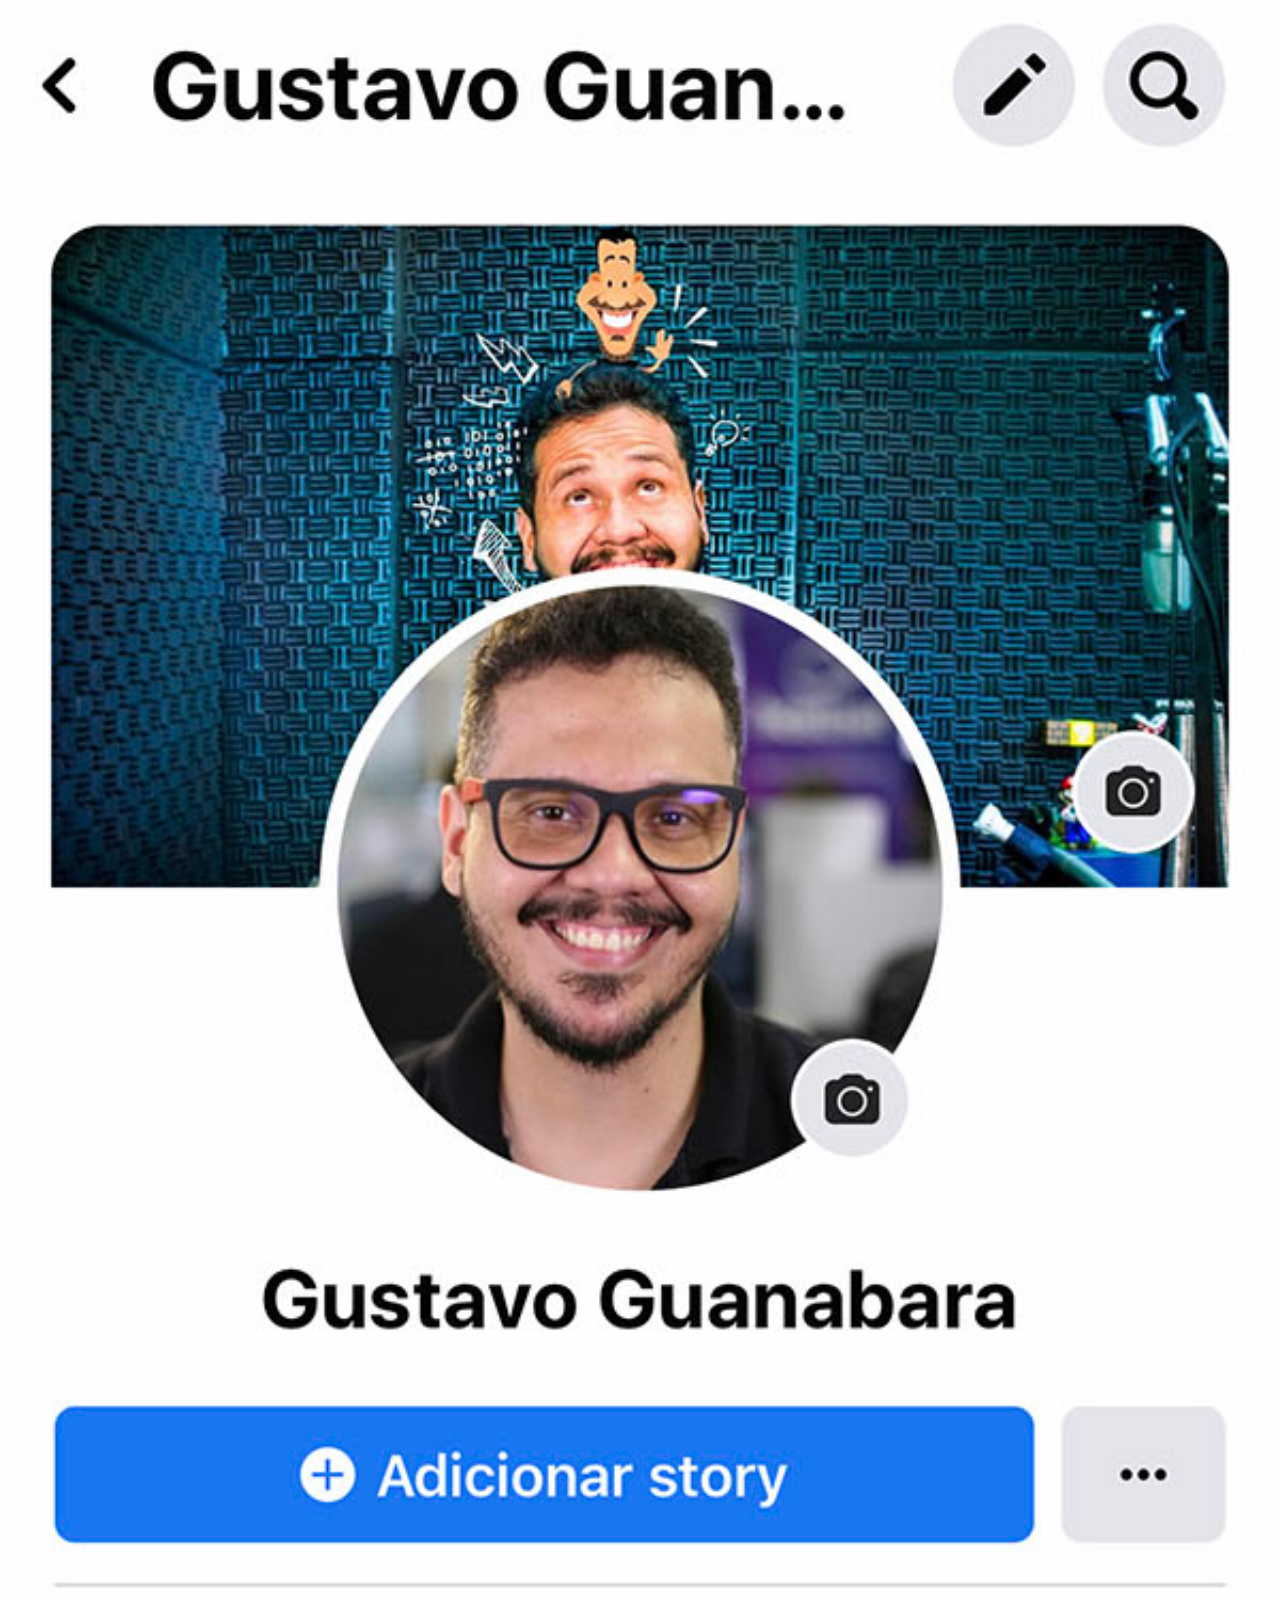
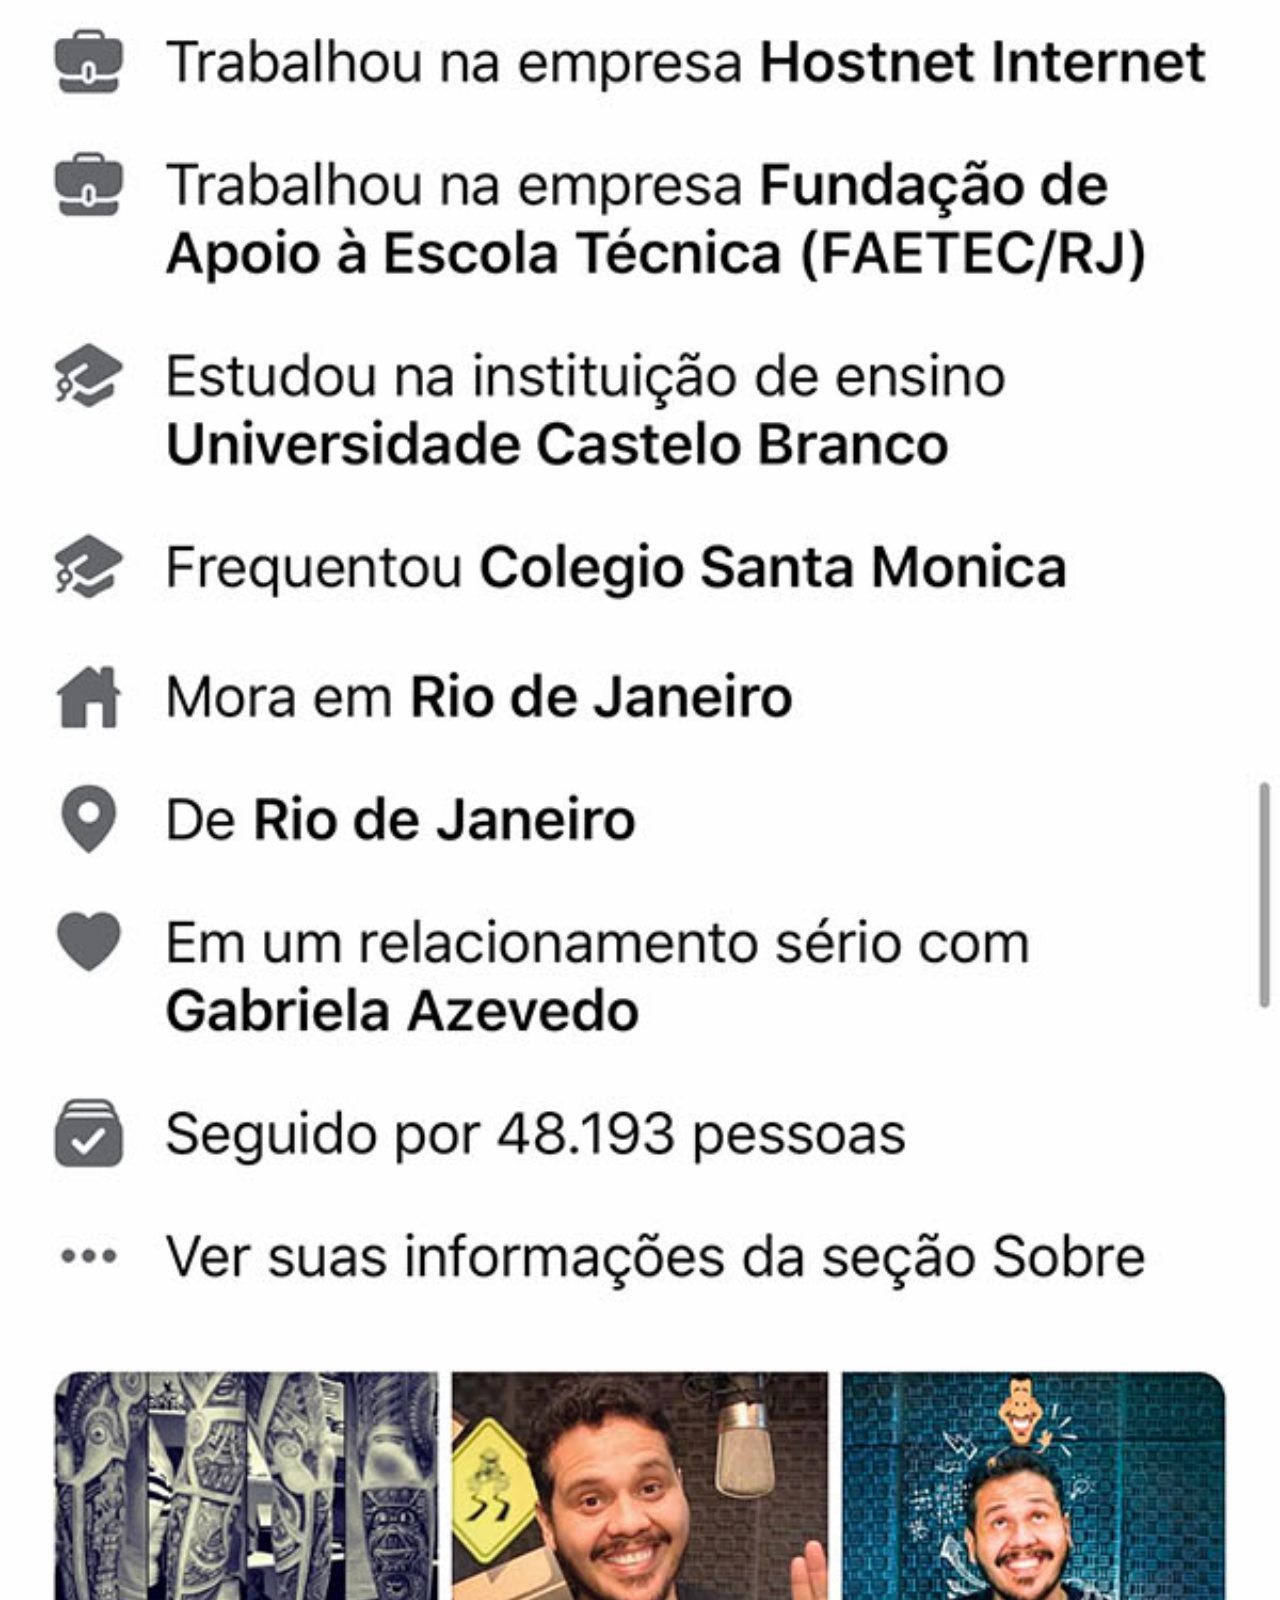
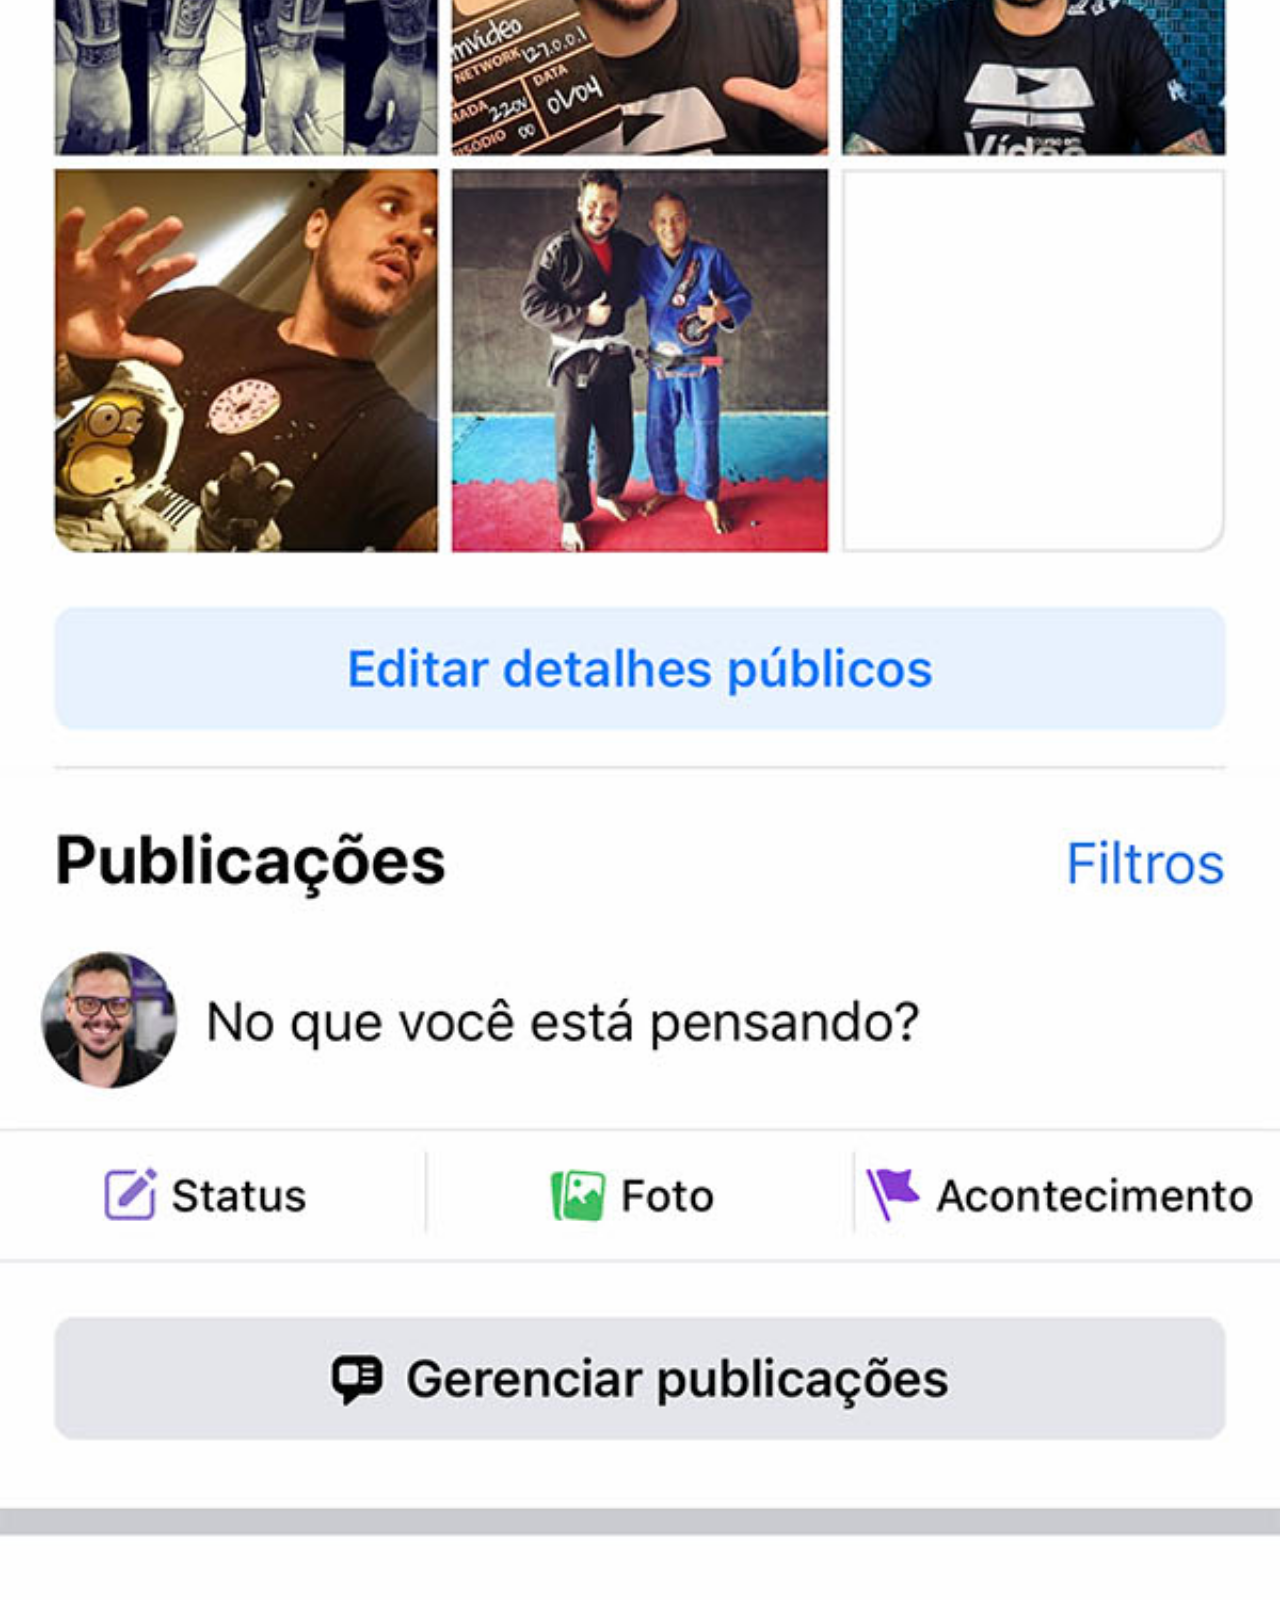
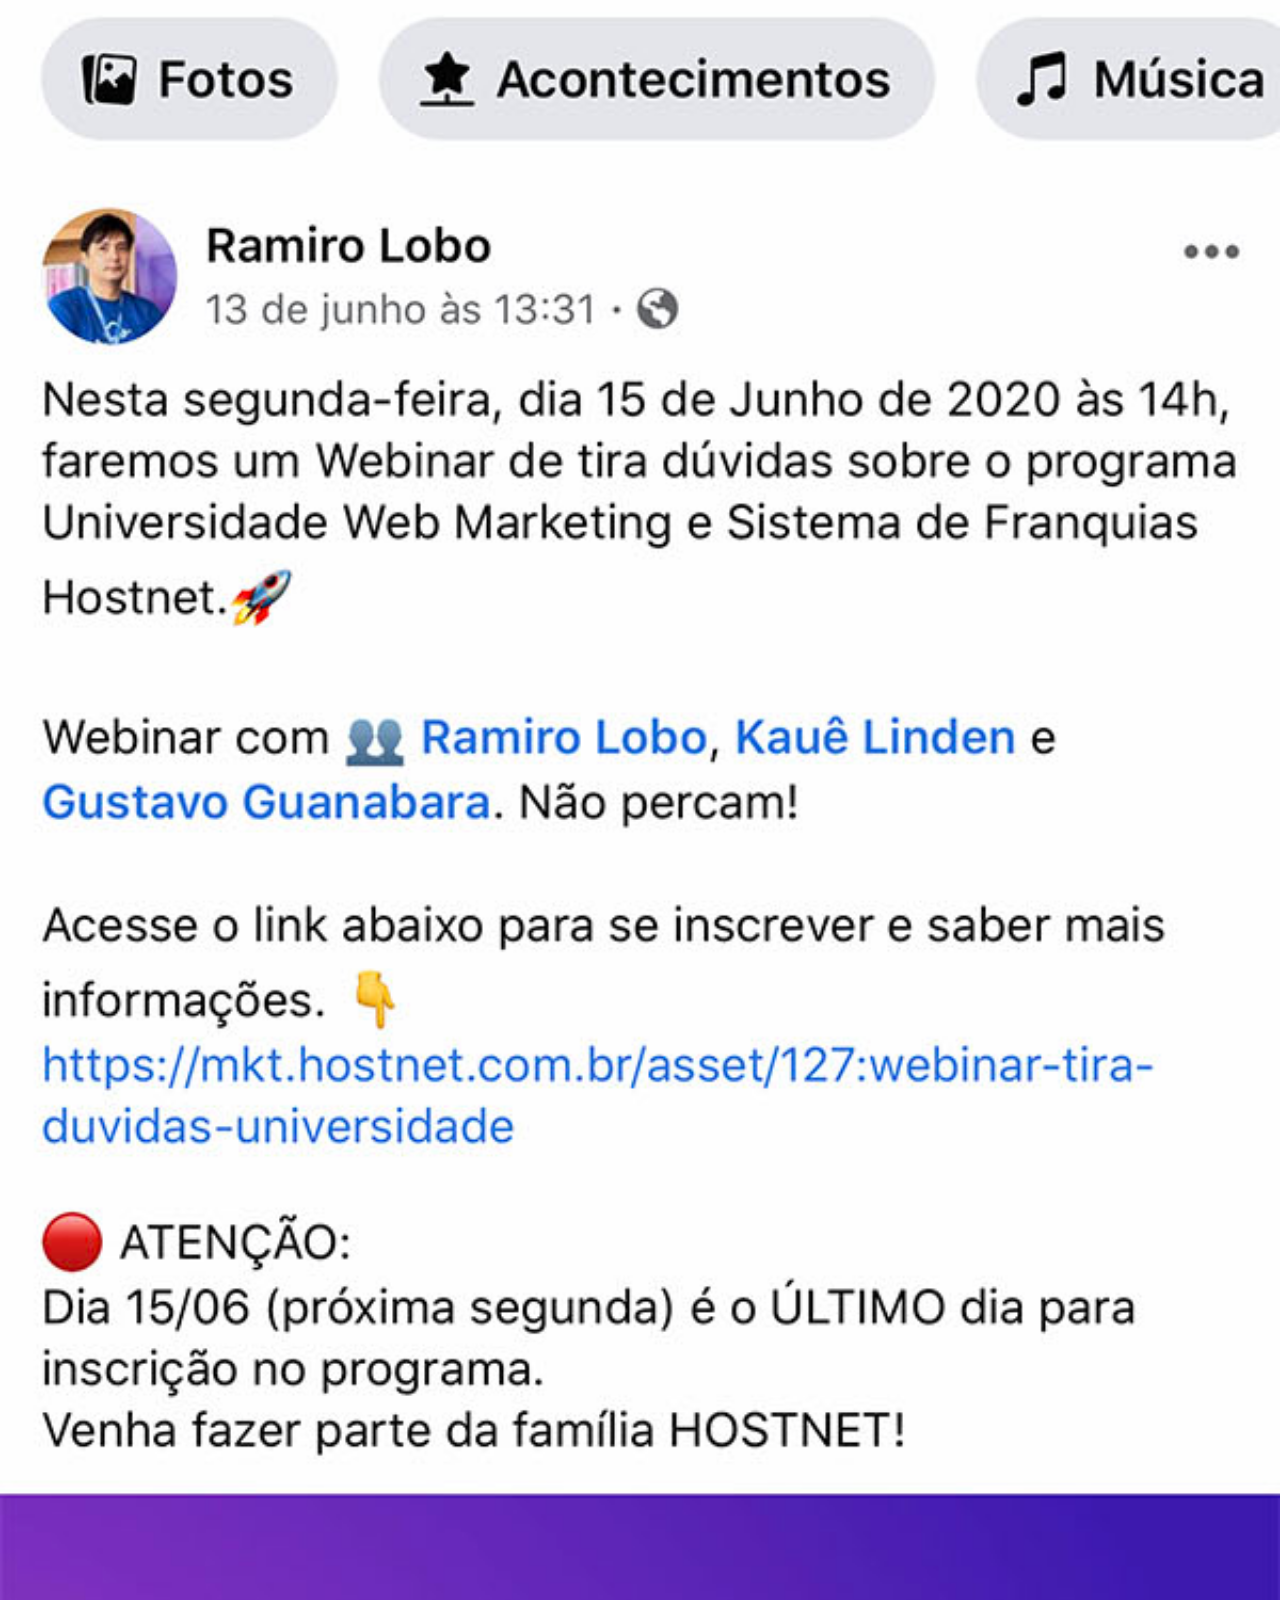
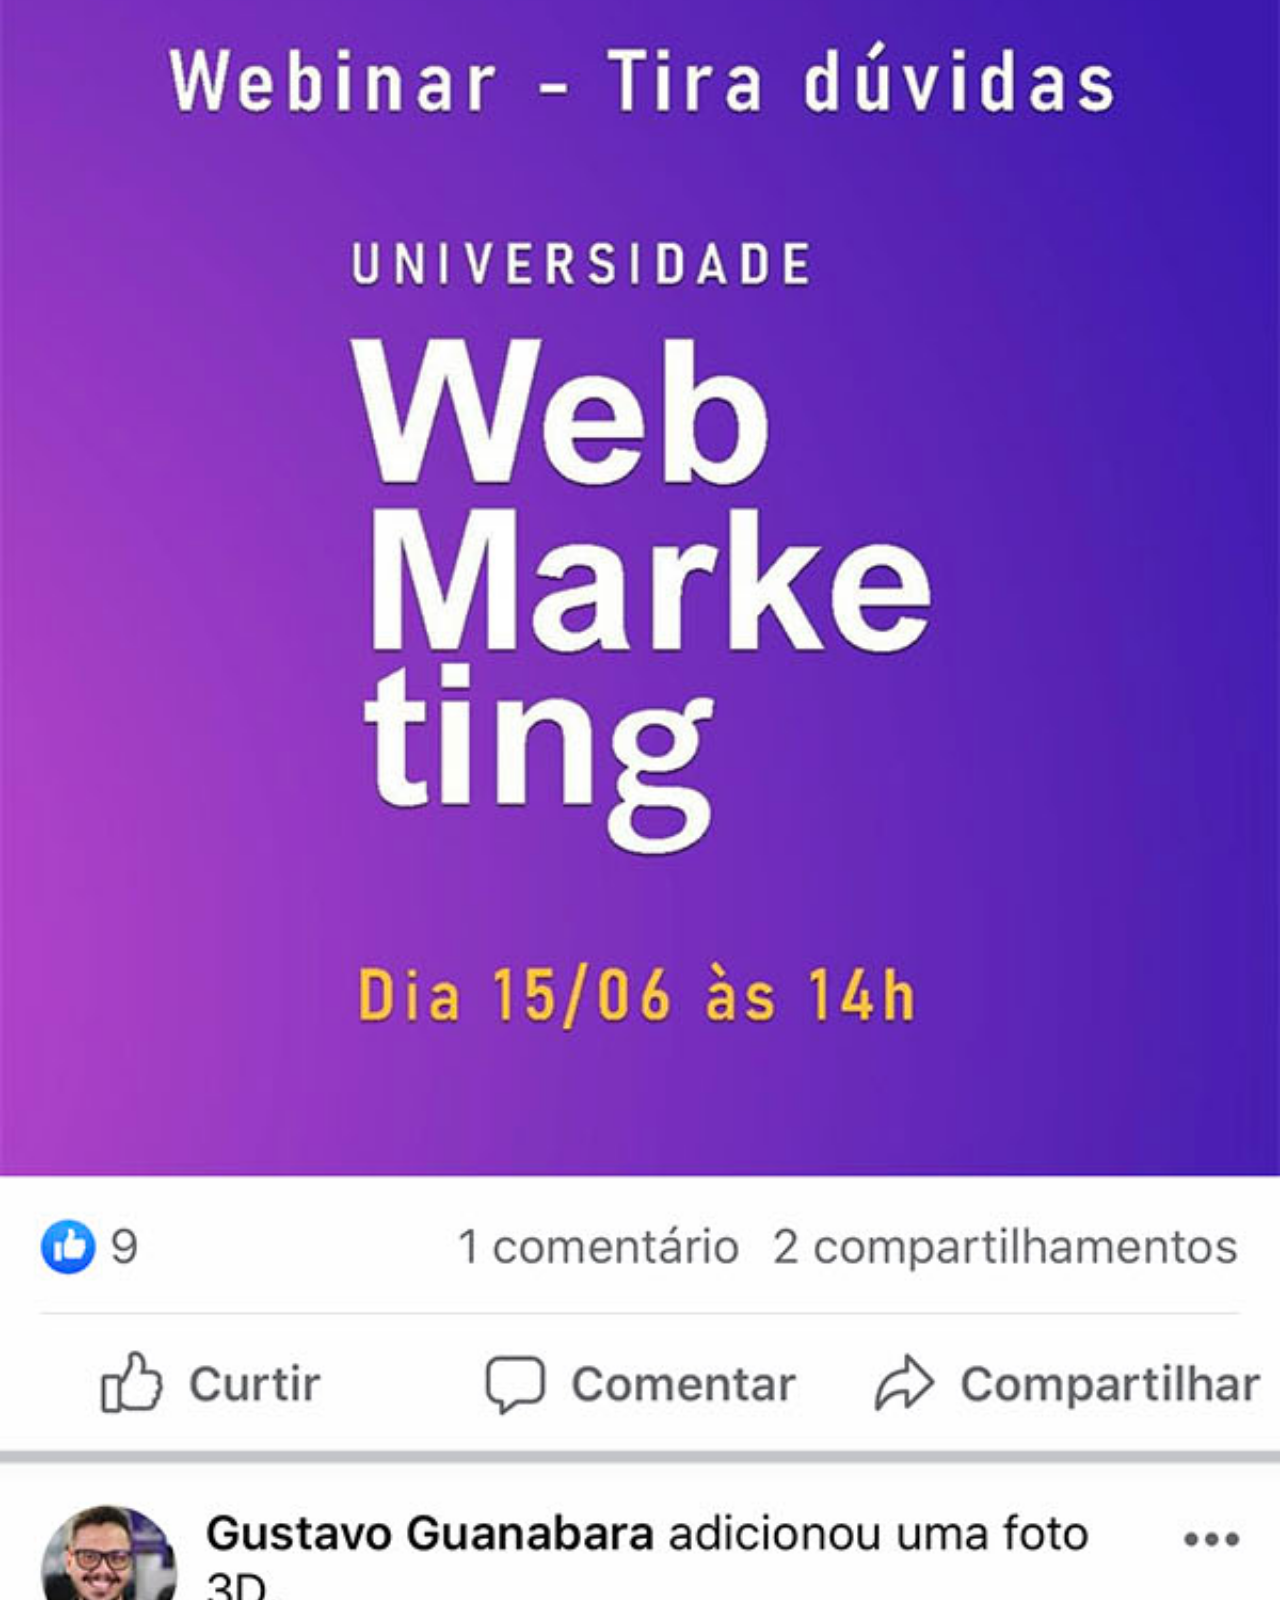
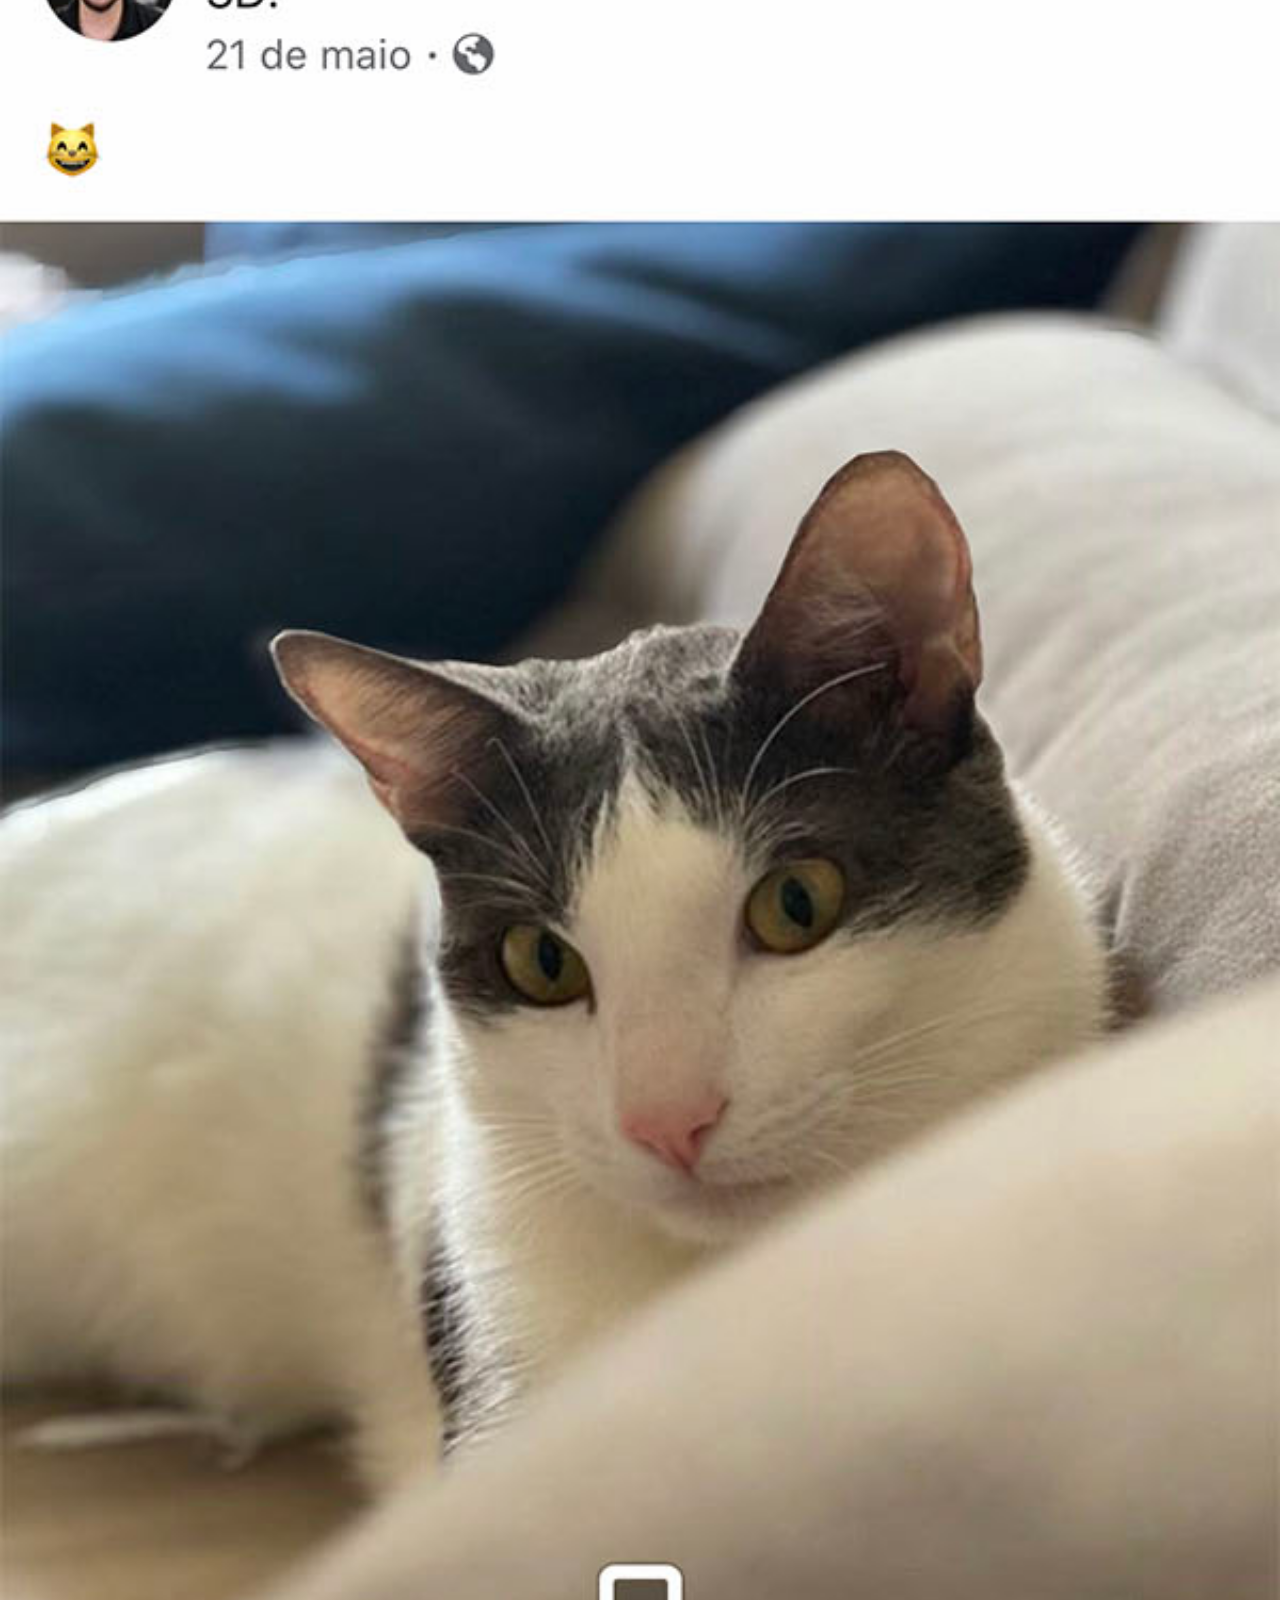
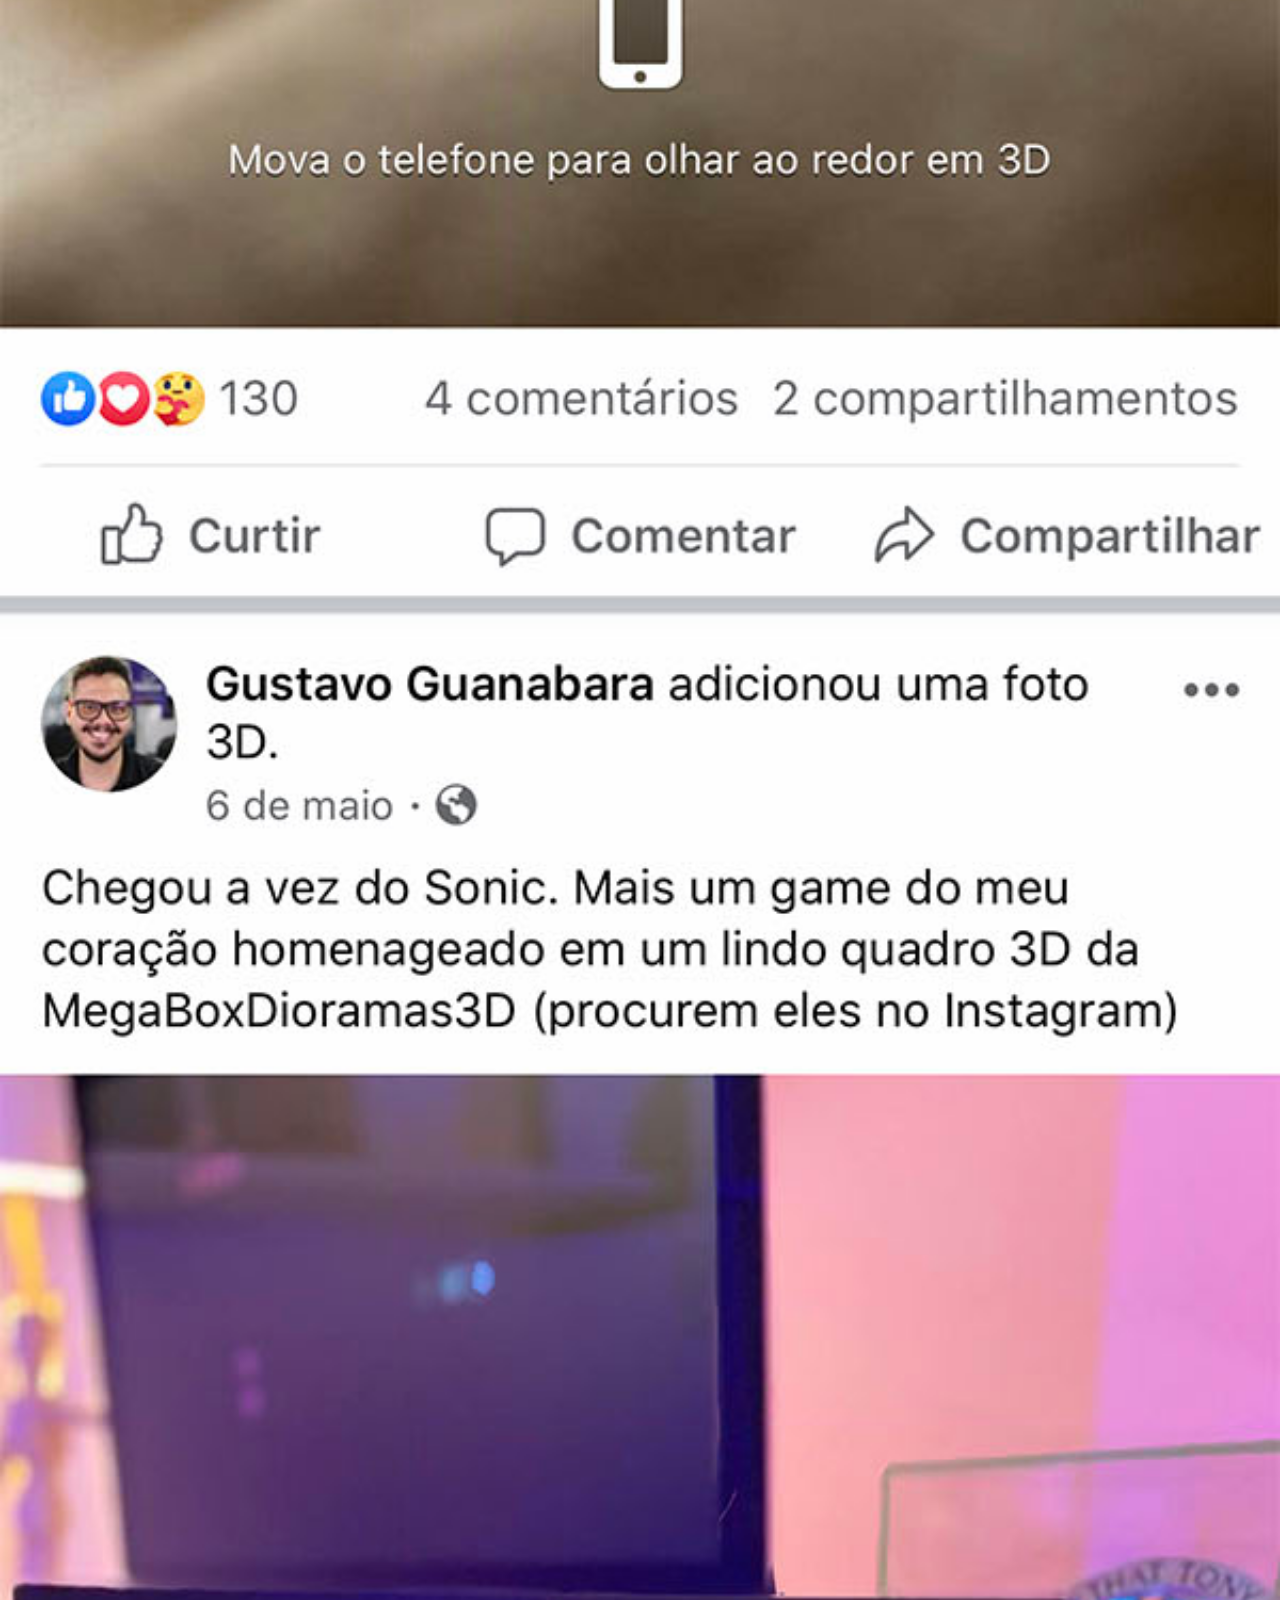
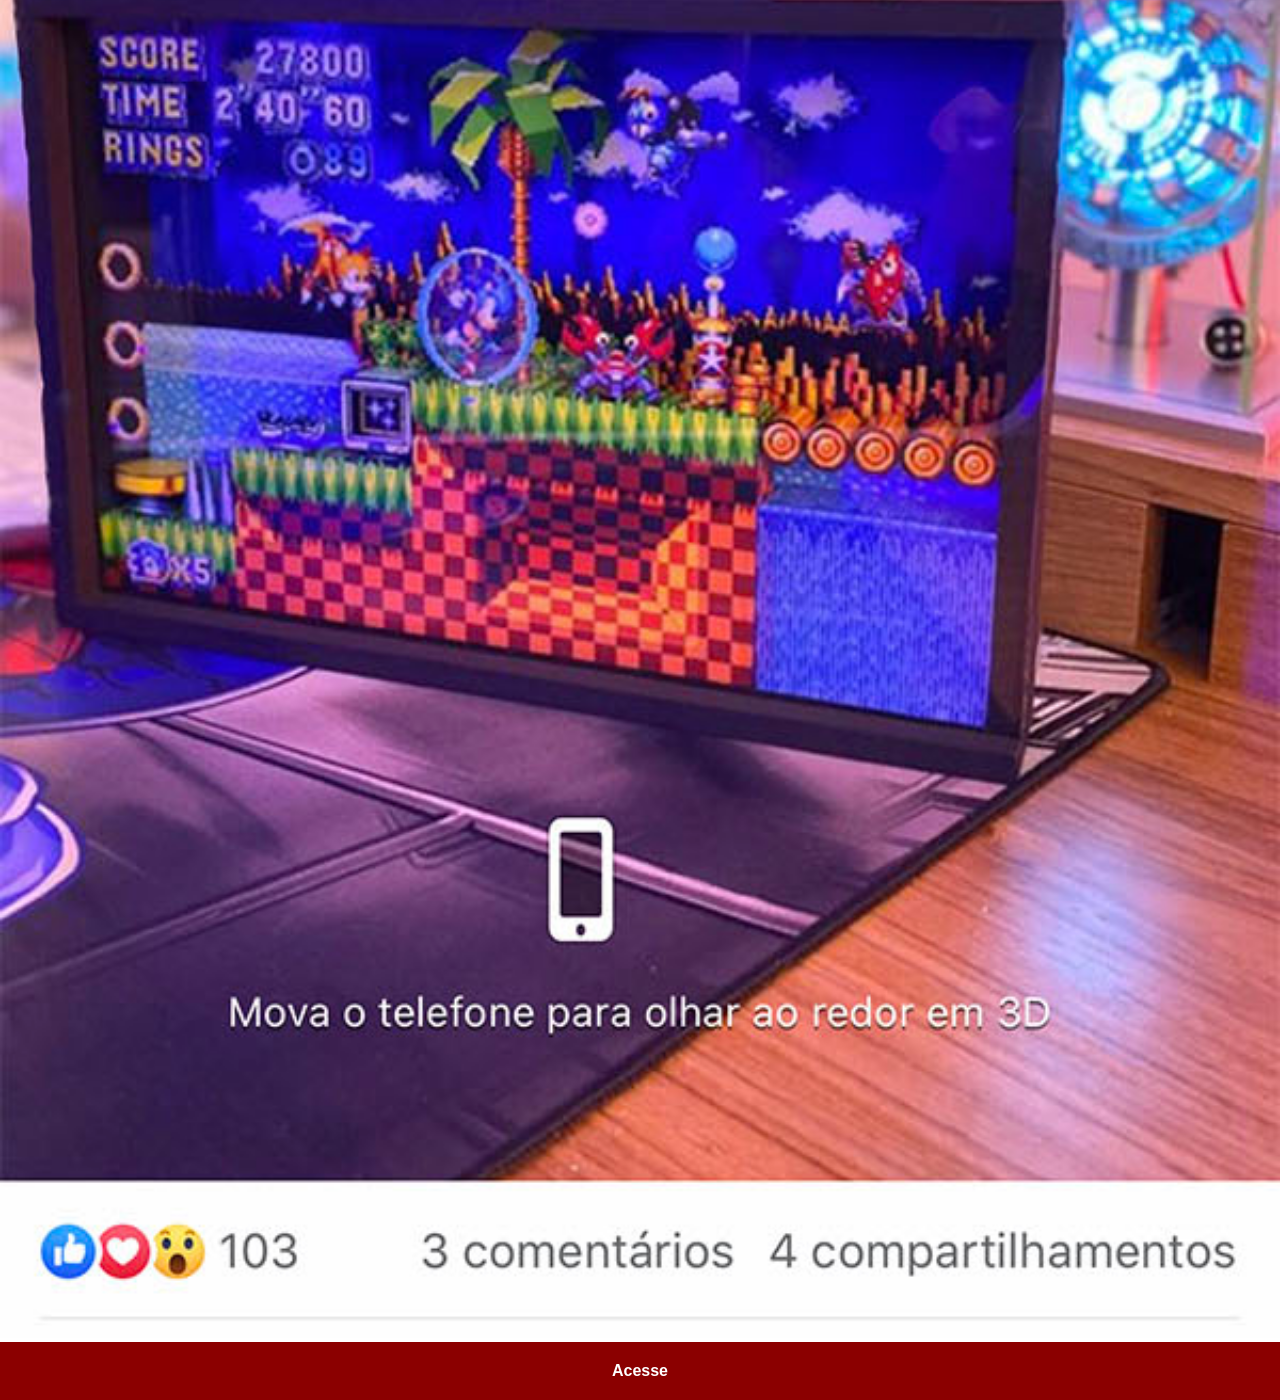
==== facebook.html @ c7e0abaa "att" ====
<!DOCTYPE html>
<html lang="pt-br">
<head>
    <meta charset="UTF-8">
    <meta name="viewport" content="width=device-width, initial-scale=1.0">
    <title>Facebook</title>
    <link rel="stylesheet" href="estilos/social.css">
</head>
<body>
    <img src="imagens/tela-facebook.jpg" alt="Facebook">
    <a href="https://www.facebook.com/gustavoguanabara/?locale=pt_BR" target="_blank">Acesse</a>
</body>
</html>
---- estilos/social.css ----
@charset 'UTF-8';

        * {
            margin: 0px;
            padding: 0px;
            font-family: Arial, Helvetica, sans-serif;
        }

        ::-webkit-scrollbar {
            width: 0px;
            height: 0px;
        }
        
        img {
            width: 100vw;

        }

        a {
            display: block;
            background-color: darkred;
            color: white;
            padding: 20px;
            text-align: center;
            font-weight: bold;
            text-decoration: none;
        }

        a:hover {
            background-color: red;
        }
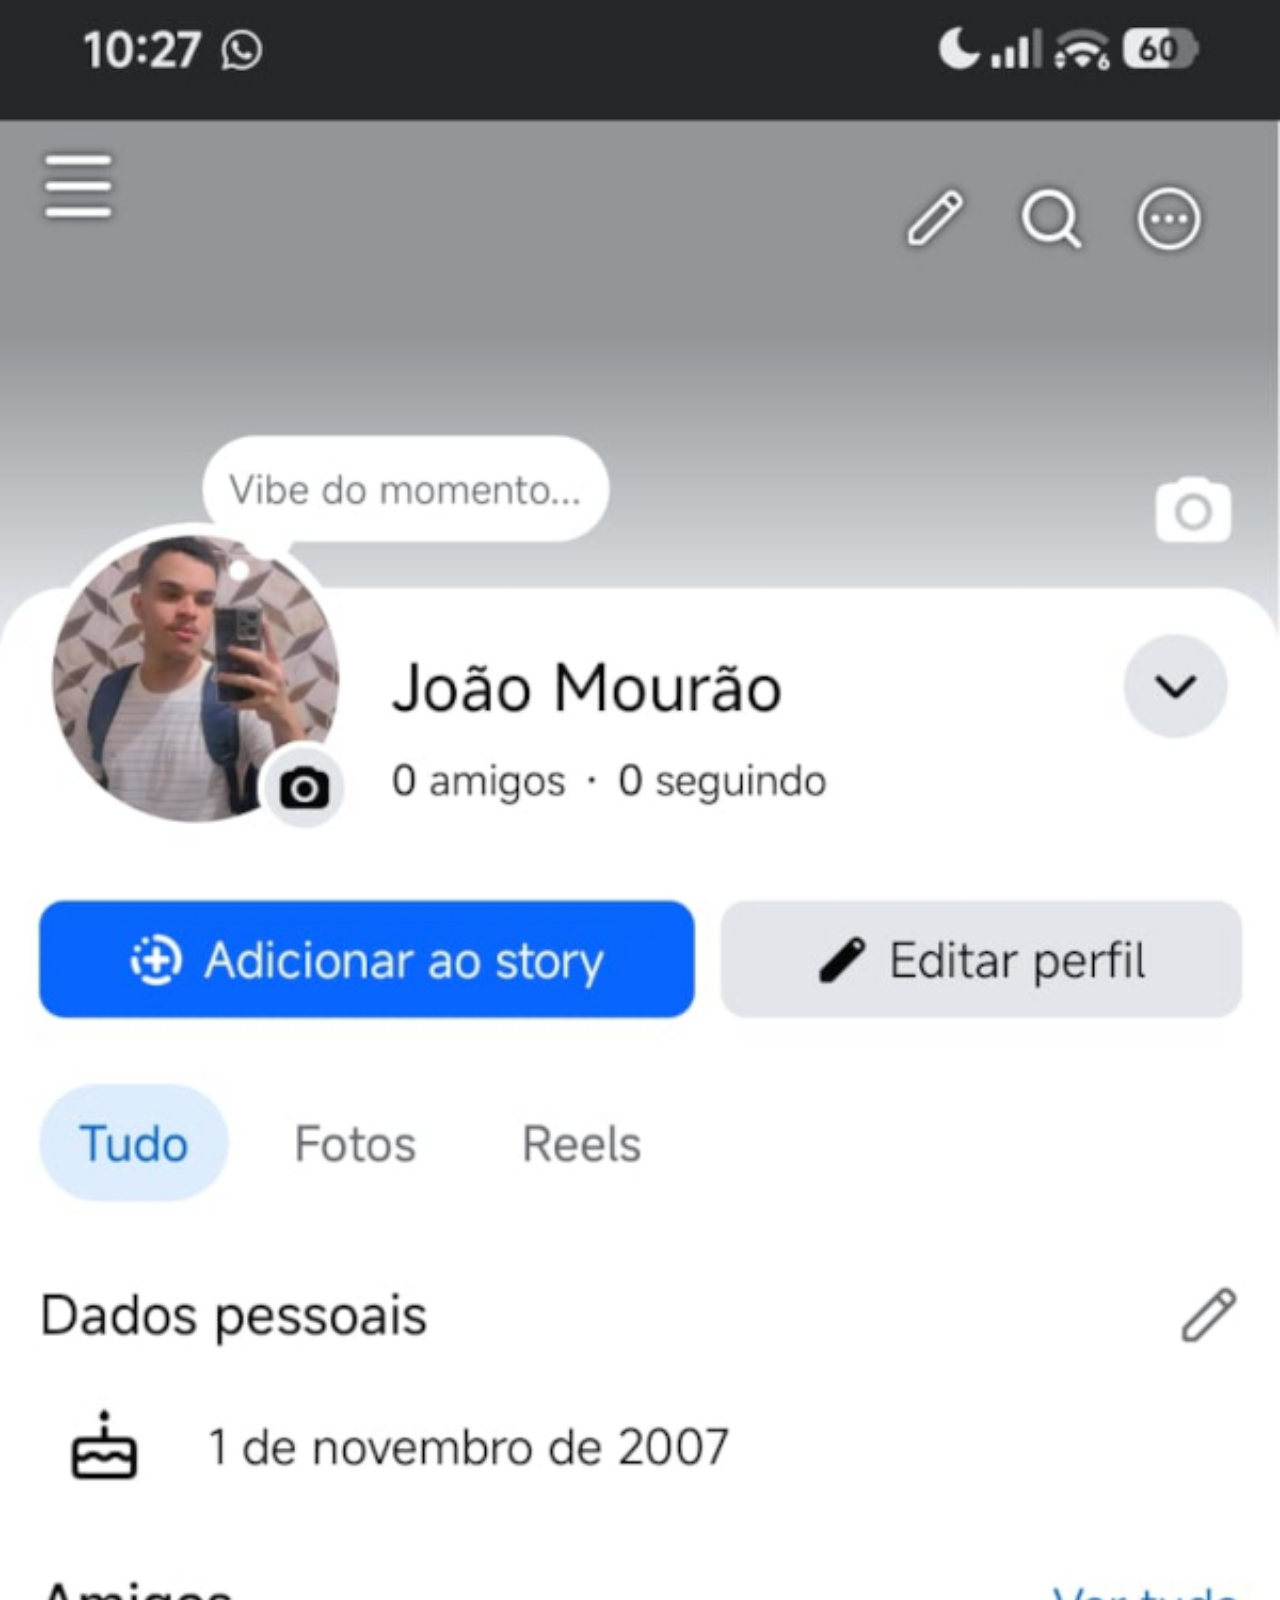
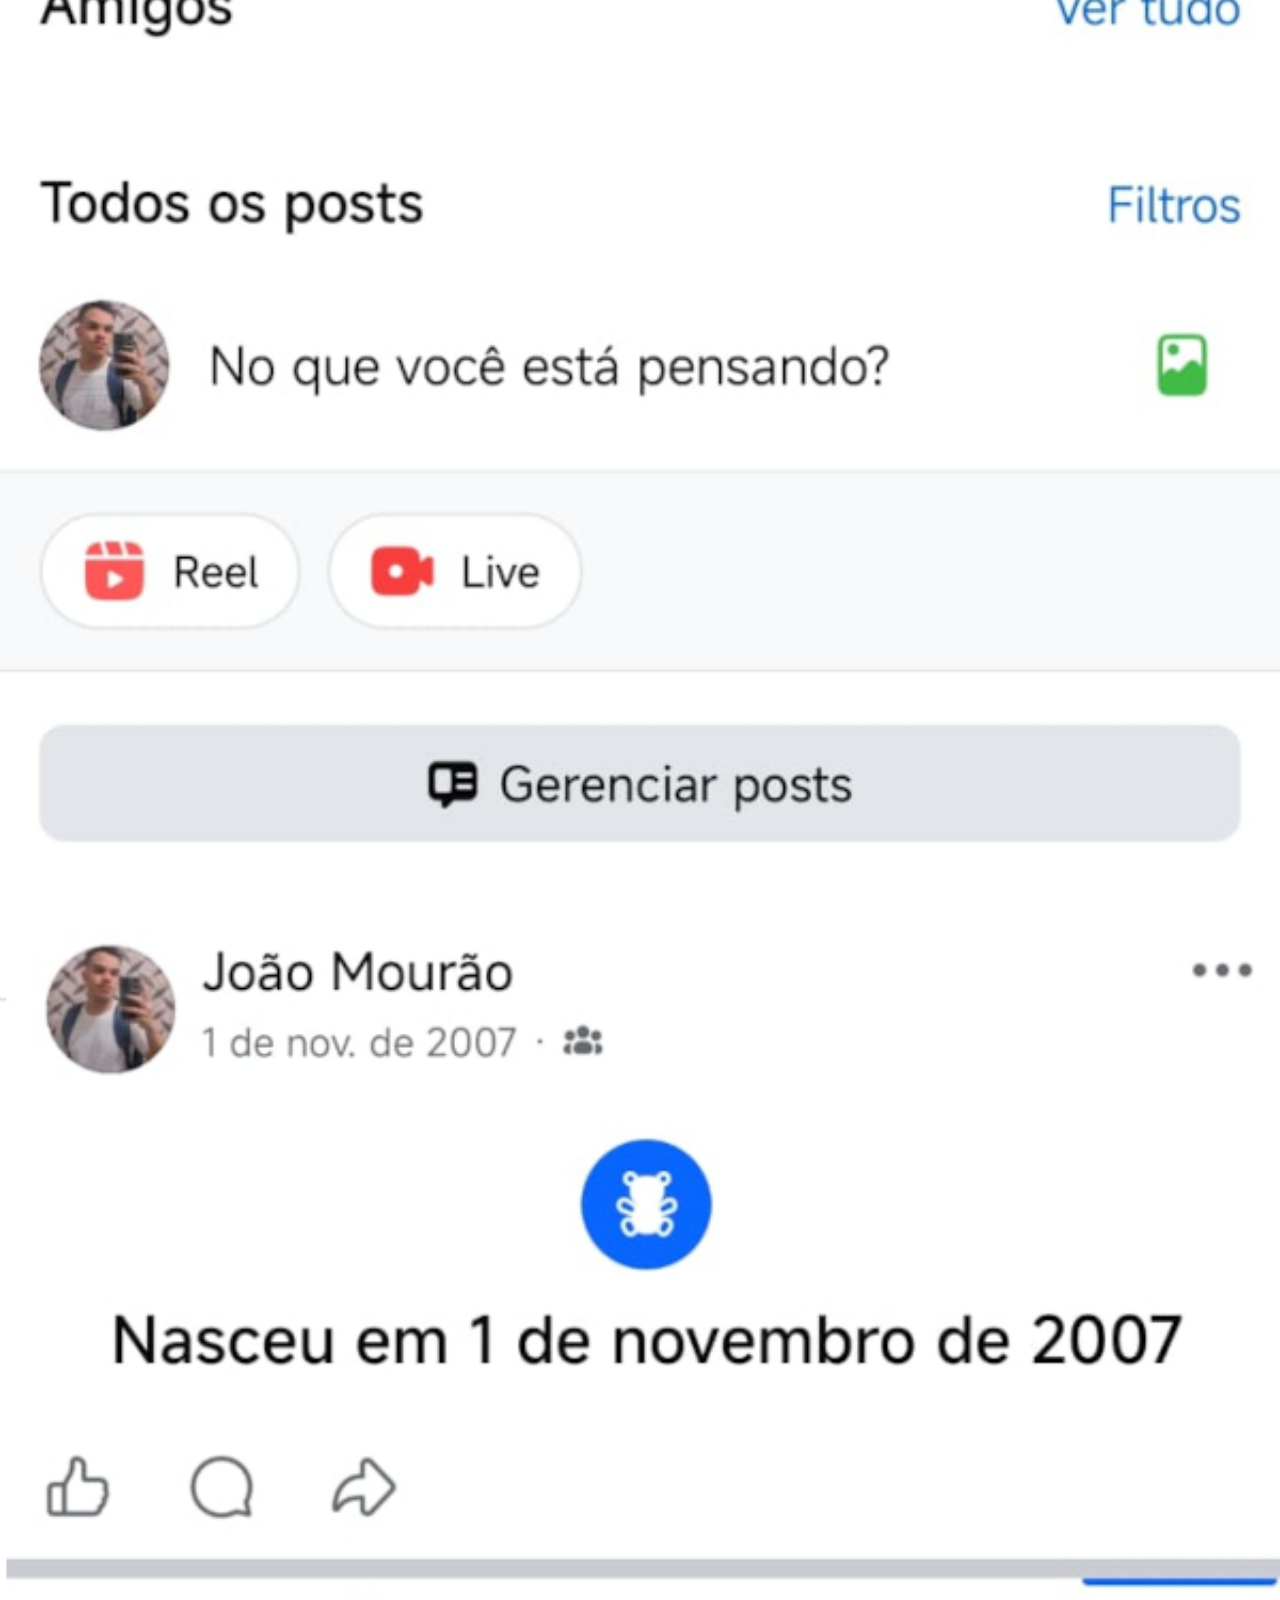
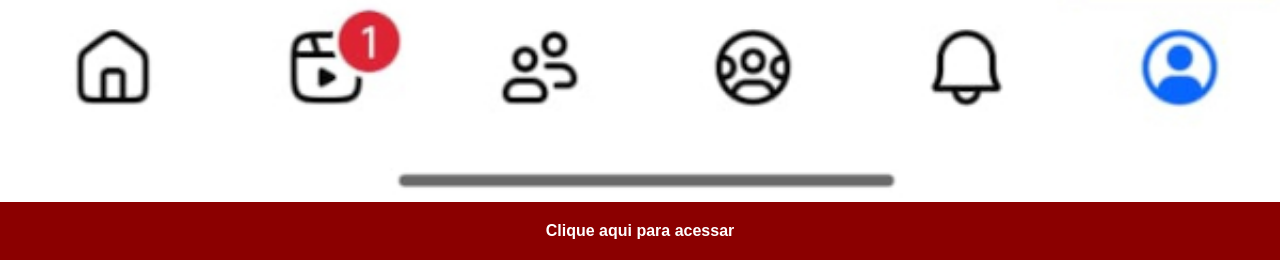
==== commit 98285981: "att" ====
--- a/facebook.html
+++ b/facebook.html
@@ -7,7 +7,7 @@
     <link rel="stylesheet" href="estilos/social.css">
 </head>
 <body>
-    <img src="imagens/tela-facebook.jpg" alt="Facebook">
-    <a href="https://www.facebook.com/gustavoguanabara/?locale=pt_BR" target="_blank">Acesse</a>
+    <img src="imagens/tela-facebook-joao2.jpg" alt="Facebook">
+    <a href="https://www.facebook.com/profile.php?id=61591177731367" target="_blank">Clique aqui para acessar</a>
 </body>
 </html>
